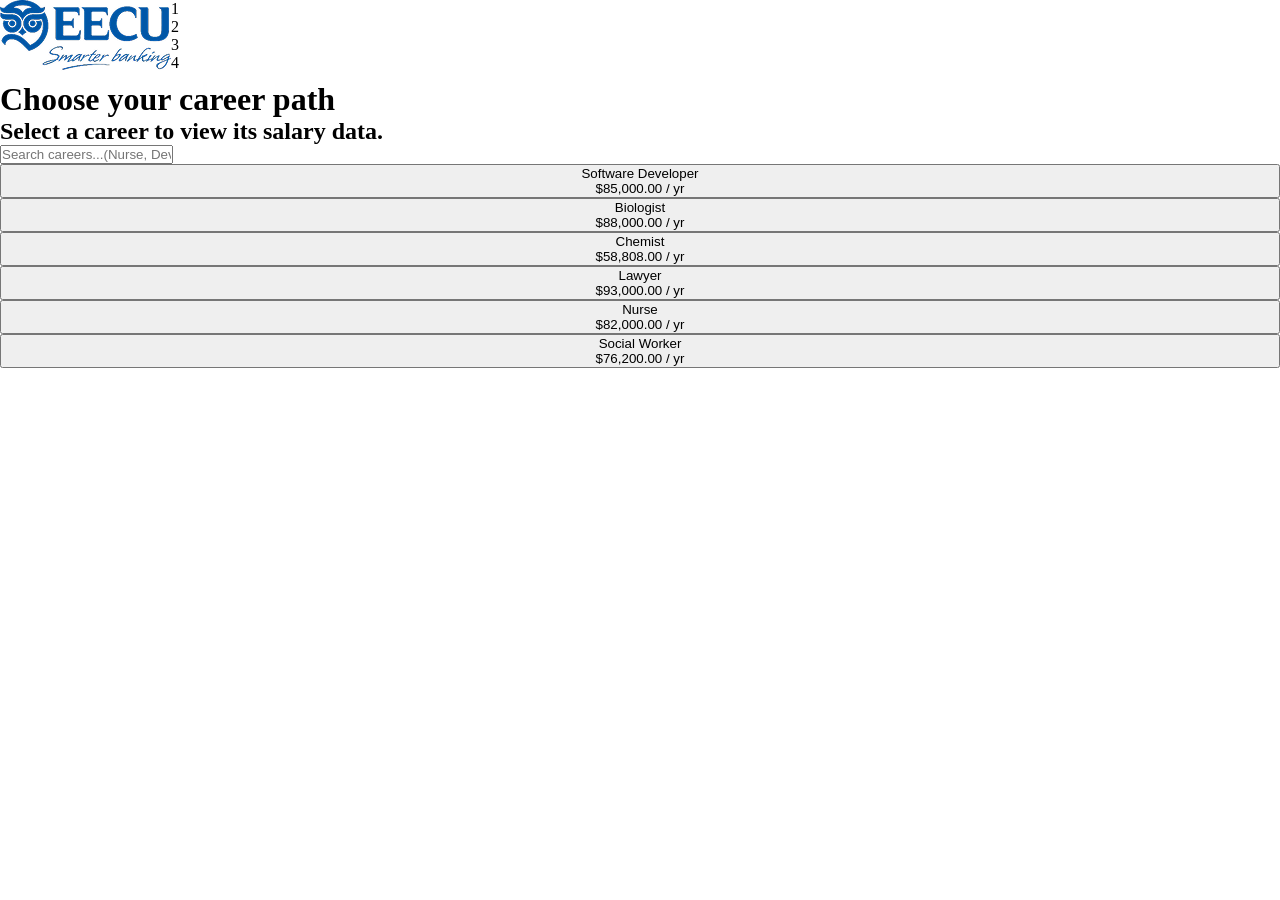
==== index.html @ ac004317 "Merge branch 'pr/1'" ====
<!DOCTYPE html>
<html lang="en">
<head>
    <meta charset="UTF-8">
    <meta name="viewport" content="width=device-width, initial-scale=1.0">
    <link rel="stylesheet" href="style.css">
    <title>EECU Budget Calculator</title>
</head>
<body>
    <header>
        <nav id="nav-bar">
            
            <ul id="nav-bar-ul">
                <div id="Logo">
                    <img src="Logo.png.png">
                </div>
                <li class="nav-bar-li">
                    <div class="progress">1</div>
                    <div class="progress">2</div>
                    <div class="progress">3</div>
                    <div class="progress">4</div>

                </li>
            </ul>
        </nav>
    </header>

    <main>
        <h1>Choose your career path</h1>
        <h2>Select a career to view its salary data.</h2>
        <form id="search-bar">
            <input id="search-careers" type="text" placeholder="Search careers...(Nurse, Developer, Teacher)">
        </form>
        <section id="career-selection">
            <button class="career">
                <p> Software Developer <br> $85,000.00 / yr</p>
            </button>
            <button class="career">
                <p> Biologist <br> $88,000.00 / yr <br></p> 
            </button>

            <button class="career">
                <p> Chemist <br> $58,808.00 / yr</p>
            </button>

            <button class="career">
                <p> Lawyer  <br> $93,000.00 / yr</p>
            </button>
            <button class="career">
                <p> Nurse <br> $82,000.00 / yr </p>
            </button>
            <button class="career">
                <p> Social Worker <br> $76,200.00 / yr </p>
            </button>
        </section>
    </main>
</body>
</html>
---- style.css ----
* {
    padding: 0;
    margin: 0;
    box-sizing: border-box;
}

/*Nav-Bar-Css*/
.nav-bar-ul {
    list-style: none;
}

#career-selection {
    display: grid;
    grid-template-columns: 3, 1fr;
}

.class {
    border-radius: 50%;
}

#nav-bar-ul {
    display: flex;
    flex-direction: row;
    list-style: none;
}

#nav-bar-li {
    list-style: none;
    display: flex;
    flex-direction: row;
}


#nav-bar {
    display: flex;
    flex-direction: row;
}
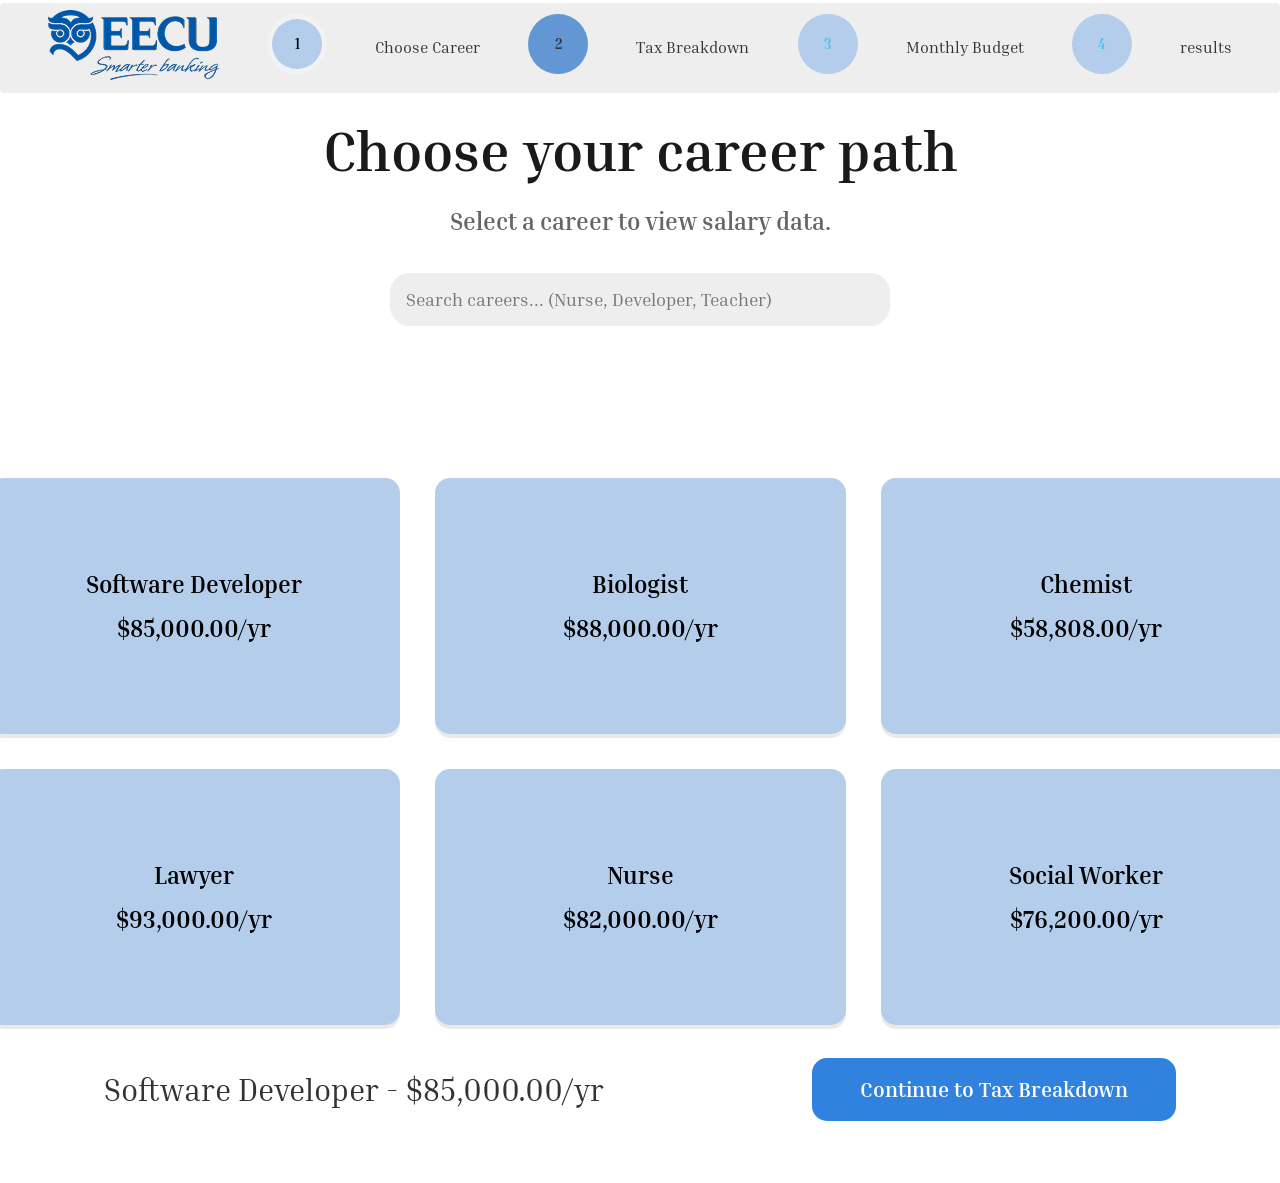
==== commit aeb49fbb: "HTML Work" ====
--- a/index.html
+++ b/index.html
@@ -3,56 +3,66 @@
 <head>
     <meta charset="UTF-8">
     <meta name="viewport" content="width=device-width, initial-scale=1.0">
+    <link href="https://fonts.googleapis.com/css2?family=Inria+Serif:wght@400;600&display=swap" rel="stylesheet">
     <link rel="stylesheet" href="style.css">
+    <script src="app.js" defer></script>
     <title>EECU Budget Calculator</title>
 </head>
 <body>
-    <header>
-        <nav id="nav-bar">
-            
-            <ul id="nav-bar-ul">
-                <div id="Logo">
-                    <img src="Logo.png.png">
-                </div>
-                <li class="nav-bar-li">
-                    <div class="progress">1</div>
-                    <div class="progress">2</div>
-                    <div class="progress">3</div>
-                    <div class="progress">4</div>
+    <nav id="nav-bar">
+        <img src="Logo.png.png" alt="EECU Logo">
+    <div id="progress-1"> 
+                <a href="index.html" class="page1">1</a><p></p>
+                
+    </div>
+    <p>Choose Career</p>
+    <div id="progress-2">
+                <a href="tax.html" class="page2">2</a><p></p>
+    </div>
+    <p>Tax Breakdown</p>
+    <div id="progress-3">
+                <a href="budget.html" class="page3">3</a><p></p>
+    </div>
+    <p>Monthly Budget</p>
+    <div id="progress-4">
+                <a href="results.html" class="page4">4</a><p></p>
+    </div>
+    <p>results</p>
 
-                </li>
-            </ul>
-        </nav>
-    </header>
+</nav> 
 
     <main>
         <h1>Choose your career path</h1>
-        <h2>Select a career to view its salary data.</h2>
+        <h2>Select a career to view salary data.</h2>
         <form id="search-bar">
-            <input id="search-careers" type="text" placeholder="Search careers...(Nurse, Developer, Teacher)">
+            <input id="search-careers" type="text" placeholder="Search careers... (Nurse, Developer, Teacher)">
         </form>
         <section id="career-selection">
             <button class="career">
-                <p> Software Developer <br> $85,000.00 / yr</p>
+                <p>Software Developer</p><br><p>$85,000.00/yr</p>
             </button>
             <button class="career">
-                <p> Biologist <br> $88,000.00 / yr <br></p> 
-            </button>
-
-            <button class="career">
-                <p> Chemist <br> $58,808.00 / yr</p>
-            </button>
-
-            <button class="career">
-                <p> Lawyer  <br> $93,000.00 / yr</p>
+                <p>Biologist</p><br><p>$88,000.00/yr</p>
             </button>
             <button class="career">
-                <p> Nurse <br> $82,000.00 / yr </p>
+                <p>Chemist</p><br><p>$58,808.00/yr</p>
             </button>
             <button class="career">
-                <p> Social Worker <br> $76,200.00 / yr </p>
+                <p>Lawyer</p><br><p>$93,000.00/yr</p>
+            </button>
+            <button class="career">
+                <p>Nurse</p><br><p>$82,000.00/yr</p>
+            </button>
+            <button class="career">
+                <p>Social Worker</p><br><p>$76,200.00/yr</p>
             </button>
         </section>
+        <div class="bottom">
+            <div class="selected-career">
+            <p>Software Developer - $85,000.00/yr</p>
+            </div>
+            <button class="Continue">Continue to Tax Breakdown</button>
+        </div>
     </main>
 </body>
-</html>+</html>
--- a/style.css
+++ b/style.css
@@ -2,36 +2,380 @@
     padding: 0;
     margin: 0;
     box-sizing: border-box;
-}
-
-/*Nav-Bar-Css*/
-.nav-bar-ul {
-    list-style: none;
-}
+    font-family: 'Inria Serif', serif;
+  }
+
+  :root{
+    --primary:#b3cdeb;
+    --selected:#6297d4;
+    --next:#3182df;
+    --shortfall:#b33636;
+    --surplus:#0b8500;
+    --nav:#eeeeee;
+    --budget:#1a2f5a;
+    --background:#ffffff;
+    --current-page: #6297D4;
+  }
+  body {
+    background: var(--background); 
+    color: #333;
+    line-height: 1.6;
+  }
+  
+  #Logo img {
+    height: 50px;
+    margin-right: 2rem;
+  }
+ 
+  nav{
+    content: '';
+    display:flex;
+    flex-direction:row;
+    justify-content:space-evenly;
+    align-items:center;
+    position: absolute;
+    width:100%;
+    margin:0;
+    padding:0;
+    height:10vh; 
+    background: var(--nav);
+    border-radius: 4px;
+    transform: translateY(-50%);
+    z-index: 1;
+  }
+  
+  
+ nav>div {
+    width: 60px;
+    height: 60px;
+    background: rgba(255,255,255,0.2);
+    border: 4px var(--current-page);
+    border-radius: 50%;
+    display: flex;
+    align-items: center;
+    justify-content: center;
+    margin-bottom: 0.5rem;
+    font-weight: bold;
+    font-size: 18px;
+    transition: all 0.3s;
+  }
+  
+nav>div >a {
+    margin: 0;
+    color: rgb(77, 187, 238);
+    font-size: 14px;
+    text-align: center;
+  }
+  
+
+  .nav-bar-li.active .progress {
+    background: rgb(60, 69, 166);
+    color: #007bff;
+  }
+  
+  
+  main {
+    display:flex;
+    flex-direction:column;
+    max-width: 1200px;
+    margin: 3rem auto;
+    padding-top: 10vh;
+    padding: 0 2rem;
+    text-align: center;
+    justify-content:center;
+    align-items:center;
+  }
+
+  .page1 {
+    text-decoration: none;
+  }
+
+  .page2 {
+    text-decoration: none;
+    color: var(--black);
+    
+  }
+
+  .page3 {
+    text-decoration: none;
+  }
+
+  .page4 {
+    text-decoration: none;
+  }
+
+  h1 {
+    margin-top:5%;
+    font-size: 3.5rem; 
+    font-weight: 600;
+    margin-bottom: 0.5rem;
+    color: #1a1a1a;
+  }
+  
+  h2 {
+    font-size: 1.5rem;
+    margin-bottom: 2rem;
+    color: #666;
+  }
+  
+
+  #search-bar {
+    margin-bottom: 2rem;
+  }
+  
+  #search-careers {
+    background-color: var(--nav);
+    width: 88vw;
+    max-width: 500px;
+    padding: 1rem;
+    font-size: 1.1rem;
+    border: none;
+    border-radius: 20px;
+    outline: none;
+  }
+  
+  #search-careers:focus {
+    border-color: #007bff;
+    box-shadow: 0 0 0 3px rgba(0,123,255,0.1);
+  }
+
+  
+  .career:hover {
+    transform: translateY(-5px);
+    box-shadow: var(--selected);
+  }
+  
+  .career p {
+    margin: 0;
+  }
+  
+
+  .Continue {
+    background-color: var(--next);
+    color: white;
+    text-decoration: none;
+    border: none;
+    padding: 1.2rem 3rem;
+    font-size: 1.3rem;
+    font-weight: 600;
+    border-radius: 15px;
+    cursor: pointer;
+    transition: all 0.3s;
+  }
+
+  .Continue:hover {
+    background-color: rgb(34, 75, 189);
+  }
+
+  .return{
+    text-decoration: none;
+    color: black;
+  }
 
 #career-selection {
     display: grid;
-    grid-template-columns: 3, 1fr;
-}
-
-.class {
-    border-radius: 50%;
-}
-
-#nav-bar-ul {
-    display: flex;
-    flex-direction: row;
-    list-style: none;
-}
-
-#nav-bar-li {
-    list-style: none;
-    display: flex;
-    flex-direction: row;
-}
-
-
-#nav-bar {
-    display: flex;
-    flex-direction: row;
-}+    grid-template-columns: 1fr 1fr 1fr;
+    padding: 20px;
+    gap: 35px;
+    place-items: center;
+    margin-top: 100px;
+}
+.career {
+width: 411px;
+height: 256px;
+border:none;
+border-radius: 15px;
+background-color: var(--primary);
+box-shadow: 0 4px  rgb(234, 234, 234) ;
+}
+.career p {
+    color: black;
+    font-size: 24px;
+    font-weight:bold;
+}
+.career> p:nth-child(2) {
+    color: black;
+    font-size: 14px;
+}
+
+button:hover {
+background-color: #6297D4;
+}
+.bottom{
+  display:flex;
+  width:100vw;
+  justify-content:space-around;
+  align-items:center;
+  height:10vh;
+}
+.selected-career{
+  font-size:31px;
+}
+#tax-breakdown{
+  display:flex;
+  flex-direction:column;
+  justify-content:center;
+  align-items:center;
+  gap:25px;
+  background-color:#B3CDEB;
+  width: 700px;
+  text-align: left;
+  margin: 300px;
+  margin-bottom:30px;
+  margin-left: 400px;
+  border-radius: 20px;
+  height: 450px;
+}
+
+#federal {
+  display:flex;
+  flex-direction:column;
+  justify-content:center;
+  align-items:center;
+  gap:25px;
+  background-color:#B3CDEB;
+  width: 700px;
+  text-align: left;
+  margin: 300px;
+  margin-bottom:30px;
+  margin-left: 400px;
+  border-radius: 20px;
+  height: 450px;
+}
+
+
+#container {
+  display: flex;
+  overflow-x: hidden;
+}
+
+.red-text {
+  display:flex;
+  color: #C90000;
+  padding-left: 450px;
+  margin-left: 0;
+  
+}
+
+h3 {
+font-size: 32px;
+}
+
+#annuals {
+  display: flex;
+  flex-direction: column;
+  gap: 15px;
+  align-items: center;
+}
+
+.white-text {
+  color: white;
+  font-size: 24px;
+}
+
+#tax-calc {
+  background-color: var(--current-page);
+  border-radius: 20px;
+  height: 30vh;
+}
+
+.calc-header {
+  display: flex;
+  justify-content: space-around;
+}
+
+.money-number {
+display: flex;
+justify-content: space-around;
+}
+
+.explanations {
+  display:  flex;
+  justify-content: space-around;
+}
+
+.page1 {
+  display: flex;
+  align-items: center;
+  justify-content: center;
+  text-decoration: none;
+  background-color: var(--primary);
+  height: 50px;
+  width: 50px;
+  border-radius: 40px;
+  color: black;
+  transition: ease 0.3s;
+}
+
+.page1:hover {
+background-color: var(--current-page)
+}
+#tax-rules {
+  display: flex;
+  flex-direction: column;
+  justify-content: space-between;
+  gap: 4rem;
+}
+
+.tax-num {
+  padding-bottom: 1;
+}
+
+#tax-calc {
+display: flex;
+flex-direction: column;
+}
+.calc-header {
+  display: flex;
+
+}
+
+.money-number {
+  display: flex;
+  justify-content: space-between;
+}
+
+.explanations {
+  display: flex;
+  justify-content: flex-start;
+  color: white;
+}
+
+.monthly-budget-header {
+  color: white;
+}
+
+#gross {
+  color: white;
+
+}
+
+#taxes {
+  color: red;
+}
+
+#net {
+color: white;
+}
+
+#take-home {
+  color: green;;
+}
+
+#progress-2 {
+  background-color: var(--current-page);
+}
+
+#progress-3 {
+background-color: var(--primary);
+}
+
+#progress-4 {
+  background-color: var(--primary);
+}
+
+#monthly-budget {
+  display: flex;
+
+}
+
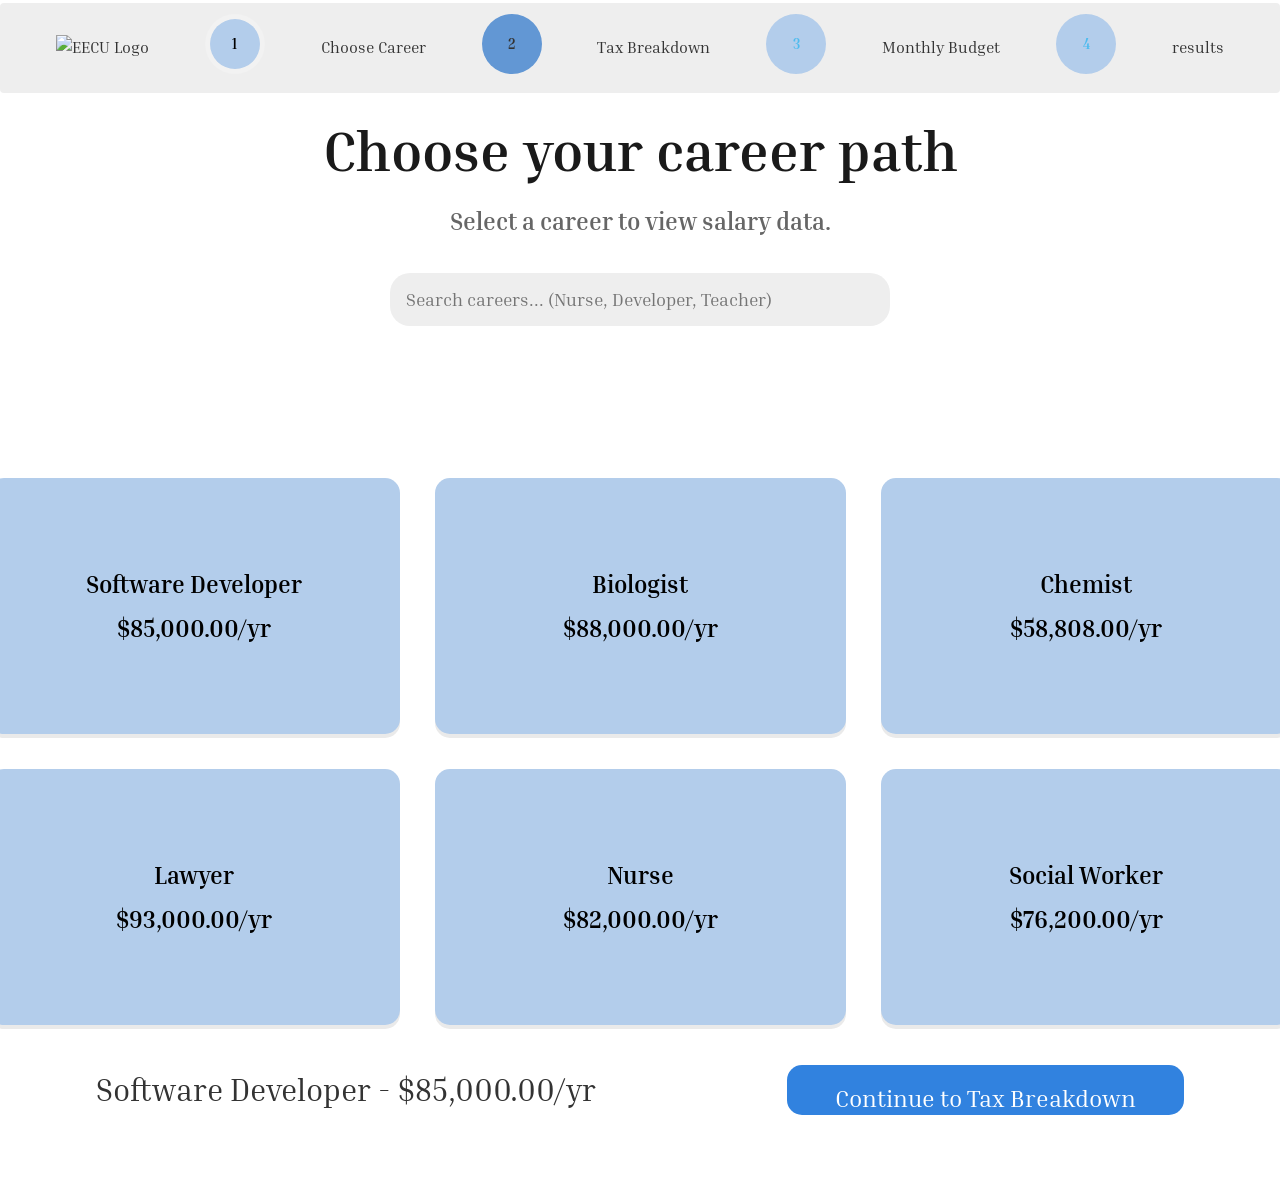
==== commit 7237117c: "CSS styling. focused on the organization, and layout of the page, tax.html." ====
--- a/index.html
+++ b/index.html
@@ -10,7 +10,7 @@
 </head>
 <body>
     <nav id="nav-bar">
-        <img src="Logo.png.png" alt="EECU Logo">
+        <img src="images/Logo.png.png" alt="EECU Logo">
     <div id="progress-1"> 
                 <a href="index.html" class="page1">1</a><p></p>
                 
--- a/style.css
+++ b/style.css
@@ -27,12 +27,13 @@
     margin-right: 2rem;
   }
  
+
   nav{
     content: '';
-    display:flex;
-    flex-direction:row;
-    justify-content:space-evenly;
-    align-items:center;
+    display: flex;
+    flex-direction: row;
+    justify-content: space-evenly;
+    align-items: center;
     position: absolute;
     width:100%;
     margin:0;
@@ -156,11 +157,12 @@
     text-decoration: none;
     border: none;
     padding: 1.2rem 3rem;
-    font-size: 1.3rem;
-    font-weight: 600;
+    font-size: 1.5rem;
+    font-weight: 400;
     border-radius: 15px;
     cursor: pointer;
     transition: all 0.3s;
+    height: 50px;
   }
 
   .Continue:hover {
@@ -170,6 +172,7 @@
   .return{
     text-decoration: none;
     color: black;
+    font-size: 1.5rem;
   }
 
 #career-selection {
@@ -188,19 +191,22 @@
 background-color: var(--primary);
 box-shadow: 0 4px  rgb(234, 234, 234) ;
 }
+
 .career p {
     color: black;
     font-size: 24px;
     font-weight:bold;
 }
+
 .career> p:nth-child(2) {
-    color: black;
-    font-size: 14px;
+  color: black;
+  font-size: 14px;
 }
 
 button:hover {
 background-color: #6297D4;
 }
+
 .bottom{
   display:flex;
   width:100vw;
@@ -208,15 +214,17 @@
   align-items:center;
   height:10vh;
 }
+
 .selected-career{
   font-size:31px;
 }
+
 #tax-breakdown{
   display:flex;
   flex-direction:column;
   justify-content:center;
   align-items:center;
-  gap:25px;
+  gap:5px;
   background-color:#B3CDEB;
   width: 700px;
   text-align: left;
@@ -232,21 +240,21 @@
   flex-direction:column;
   justify-content:center;
   align-items:center;
-  gap:25px;
+  gap: 5px;
   background-color:#B3CDEB;
-  width: 700px;
+  width: 600px;
   text-align: left;
   margin: 300px;
   margin-bottom:30px;
-  margin-left: 400px;
+  margin-left: 00px;
   border-radius: 20px;
   height: 450px;
 }
 
-
 #container {
   display: flex;
   overflow-x: hidden;
+  gap: 20px;
 }
 
 .red-text {
@@ -254,7 +262,6 @@
   color: #C90000;
   padding-left: 450px;
   margin-left: 0;
-  
 }
 
 h3 {
@@ -277,6 +284,7 @@
   background-color: var(--current-page);
   border-radius: 20px;
   height: 30vh;
+  flex-wrap: nowrap;
 }
 
 .calc-header {
@@ -291,7 +299,9 @@
 
 .explanations {
   display:  flex;
-  justify-content: space-around;
+  justify-content: space-between;
+  font-size: 20px;
+  font-weight: 200; 
 }
 
 .page1 {
@@ -310,11 +320,18 @@
 .page1:hover {
 background-color: var(--current-page)
 }
+
 #tax-rules {
   display: flex;
   flex-direction: column;
   justify-content: space-between;
   gap: 4rem;
+  align-items: flex-start;
+}
+
+#list {
+  font-weight: 700px;
+  font-size: 26px;
 }
 
 .tax-num {
@@ -359,7 +376,7 @@
 }
 
 #take-home {
-  color: green;;
+  color: green;
 }
 
 #progress-2 {
@@ -376,6 +393,10 @@
 
 #monthly-budget {
   display: flex;
-
-}
-
+  flex-direction: column;
+  justify-content: space-between;
+  gap: 4rem;
+}
+
+
+
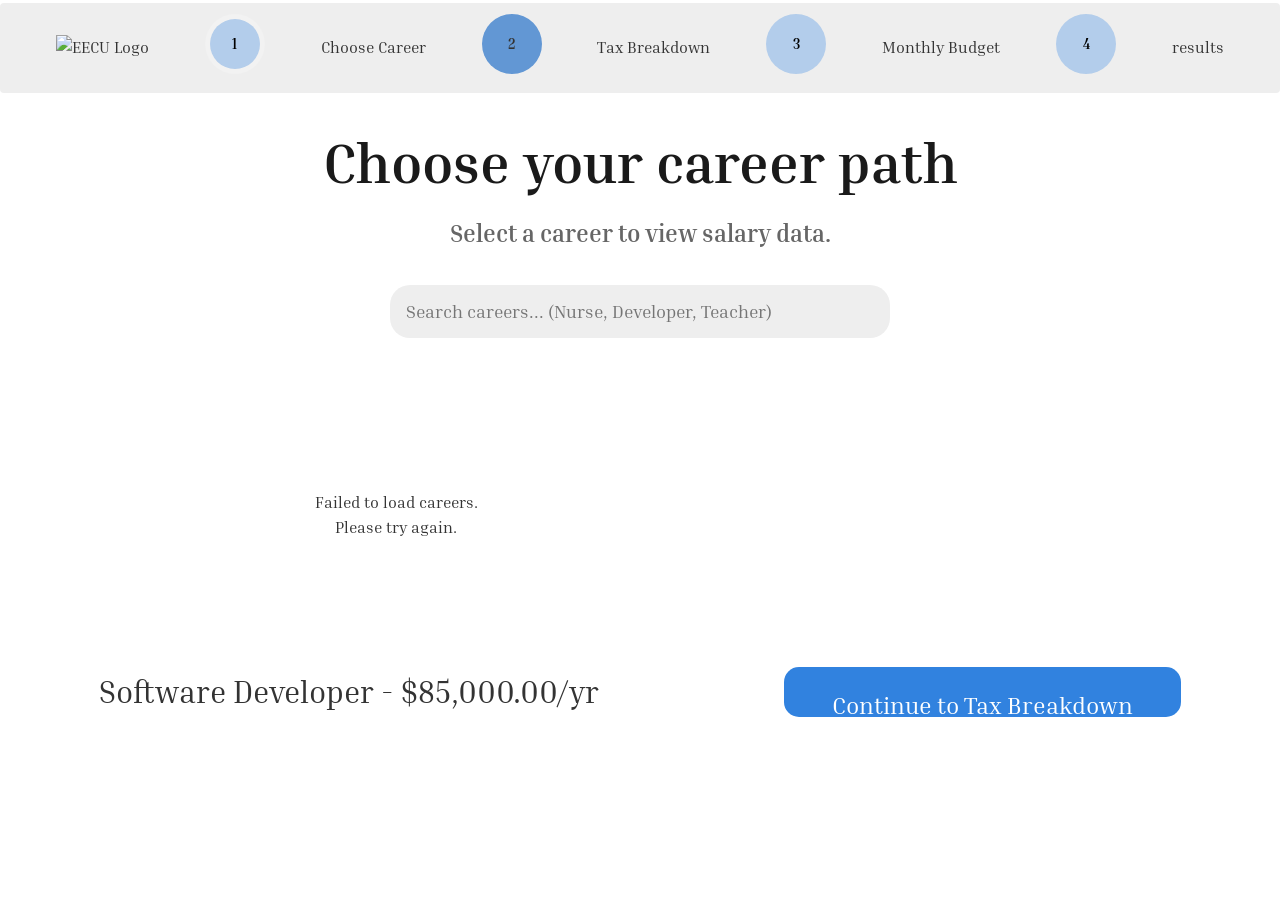
==== commit d95cd973: "Merge pull request #12 from Lorteddy12/main JavaScript" ====
--- a/index.html
+++ b/index.html
@@ -1,5 +1,6 @@
 <!DOCTYPE html>
 <html lang="en">
+
 <head>
     <meta charset="UTF-8">
     <meta name="viewport" content="width=device-width, initial-scale=1.0">
@@ -8,28 +9,33 @@
     <script src="app.js" defer></script>
     <title>EECU Budget Calculator</title>
 </head>
+
 <body>
-    <nav id="nav-bar">
+    <nav class="nav-bar">
         <img src="images/Logo.png.png" alt="EECU Logo">
-    <div id="progress-1"> 
-                <a href="index.html" class="page1">1</a><p></p>
-                
-    </div>
-    <p>Choose Career</p>
-    <div id="progress-2">
-                <a href="tax.html" class="page2">2</a><p></p>
-    </div>
-    <p>Tax Breakdown</p>
-    <div id="progress-3">
-                <a href="budget.html" class="page3">3</a><p></p>
-    </div>
-    <p>Monthly Budget</p>
-    <div id="progress-4">
-                <a href="results.html" class="page4">4</a><p></p>
-    </div>
-    <p>results</p>
+        <div id="progress-1">
+            <a href="index.html" class="page1">1</a>
+            <p></p>
 
-</nav> 
+        </div>
+        <p>Choose Career</p>
+        <div id="progress-2">
+            <a href="tax.html" class="page2">2</a>
+            <p></p>
+        </div>
+        <p>Tax Breakdown</p>
+        <div id="progress-3">
+            <a href="budget.html" class="page3">3</a>
+            <p></p>
+        </div>
+        <p>Monthly Budget</p>
+        <div id="progress-4">
+            <a href="results.html" class="page4">4</a>
+            <p></p>
+        </div>
+        <p>results</p>
+
+    </nav>
 
     <main>
         <h1>Choose your career path</h1>
@@ -39,30 +45,37 @@
         </form>
         <section id="career-selection">
             <button class="career">
-                <p>Software Developer</p><br><p>$85,000.00/yr</p>
+                <p>Software Developer</p><br>
+                <p>$85,000.00/yr</p>
             </button>
             <button class="career">
-                <p>Biologist</p><br><p>$88,000.00/yr</p>
+                <p>Biologist</p><br>
+                <p>$88,000.00/yr</p>
             </button>
             <button class="career">
-                <p>Chemist</p><br><p>$58,808.00/yr</p>
+                <p>Chemist</p><br>
+                <p>$58,808.00/yr</p>
             </button>
             <button class="career">
-                <p>Lawyer</p><br><p>$93,000.00/yr</p>
+                <p>Lawyer</p><br>
+                <p>$93,000.00/yr</p>
             </button>
             <button class="career">
-                <p>Nurse</p><br><p>$82,000.00/yr</p>
+                <p>Nurse</p><br>
+                <p>$82,000.00/yr</p>
             </button>
             <button class="career">
-                <p>Social Worker</p><br><p>$76,200.00/yr</p>
+                <p>Social Worker</p><br>
+                <p>$76,200.00/yr</p>
             </button>
         </section>
         <div class="bottom">
             <div class="selected-career">
-            <p>Software Developer - $85,000.00/yr</p>
+                <p>Software Developer - $85,000.00/yr</p>
             </div>
-            <button class="Continue">Continue to Tax Breakdown</button>
+            <a href="tax.html" class="Continue">Continue to Tax Breakdown</a>
         </div>
     </main>
 </body>
-</html>
+
+</html>
--- a/style.css
+++ b/style.css
@@ -1,3 +1,8 @@
+
+/* BEWARE THERE ARE MULTPLES IN THIS CSS FILE. I Dev-D fixed some of the issues, however I don't know if there are more*/
+
+
+
 * {
     padding: 0;
     margin: 0;
@@ -15,11 +20,13 @@
     --budget:#1a2f5a;
     --background:#ffffff;
     --current-page: #6297D4;
+    --budget-input: #B3CDEB;
   }
   body {
     background: var(--background); 
     color: #333;
     line-height: 1.6;
+    overflow-x: hidden;
   }
   
   #Logo img {
@@ -27,17 +34,23 @@
     margin-right: 2rem;
   }
  
-
+  #career-selection {
+    display: grid;
+    grid-template-columns: repeat(3, 1fr);
+    grid-template-rows: repeat(2, 1fr);
+    max-height: 600px;
+    overflow: hidden;
+  }
   nav{
     content: '';
     display: flex;
     flex-direction: row;
     justify-content: space-evenly;
     align-items: center;
-    position: absolute;
+    position: fixed;
     width:100%;
     margin:0;
-    padding:0;
+    padding: 0;
     height:10vh; 
     background: var(--nav);
     border-radius: 4px;
@@ -78,10 +91,10 @@
   main {
     display:flex;
     flex-direction:column;
-    max-width: 1200px;
+    max-width: 800px;
     margin: 3rem auto;
     padding-top: 10vh;
-    padding: 0 2rem;
+    padding: 2rem;
     text-align: center;
     justify-content:center;
     align-items:center;
@@ -99,10 +112,12 @@
 
   .page3 {
     text-decoration: none;
+    color: black;
   }
 
   .page4 {
     text-decoration: none;
+    color: black;
   }
 
   h1 {
@@ -183,6 +198,8 @@
     place-items: center;
     margin-top: 100px;
 }
+
+
 .career {
 width: 411px;
 height: 256px;
@@ -209,7 +226,7 @@
 
 .bottom{
   display:flex;
-  width:100vw;
+  width:99vw;
   justify-content:space-around;
   align-items:center;
   height:10vh;
@@ -248,13 +265,15 @@
   margin-bottom:30px;
   margin-left: 00px;
   border-radius: 20px;
-  height: 450px;
-}
+  
+  height: 50vh;
+}
+
 
 #container {
   display: flex;
+
   overflow-x: hidden;
-  gap: 20px;
 }
 
 .red-text {
@@ -281,10 +300,11 @@
 }
 
 #tax-calc {
+  justify-content: space-around;
   background-color: var(--current-page);
   border-radius: 20px;
-  height: 30vh;
-  flex-wrap: nowrap;
+  height: 15vh;
+  width: 70vw;
 }
 
 .calc-header {
@@ -294,15 +314,10 @@
 
 .money-number {
 display: flex;
-justify-content: space-around;
-}
-
-.explanations {
-  display:  flex;
-  justify-content: space-between;
-  font-size: 20px;
-  font-weight: 200; 
-}
+justify-content: space-between;
+}
+
+
 
 .page1 {
   display: flex;
@@ -349,7 +364,7 @@
 
 .money-number {
   display: flex;
-  justify-content: space-between;
+  justify-content: space-around;
 }
 
 .explanations {
@@ -393,10 +408,38 @@
 
 #monthly-budget {
   display: flex;
+  flex-direction: row;
+  justify-content: space-evenly;
+
+}
+
+.budget-input {
+  
+  background-color: var(--budget-input);
+  border: var(--budget-input);
+  border-radius: 15px;
+  width: 22vw;
+  height: 6vh;
+  
+}
+
+.budget-input::placeholder {
+  font-family: "Inria Serif", serif;
+  font-weight: 700;
+  font-size: 2rem;
+  text-align: left;
+  padding: 1;
+  color: black;
+}
+
+#payment-2 {
+  display: flex;
   flex-direction: column;
-  justify-content: space-between;
-  gap: 4rem;
-}
-
-
-
+  justify-content: flex-start;
+}
+
+#summary {
+  display: flex;
+  flex-direction: column;
+
+}
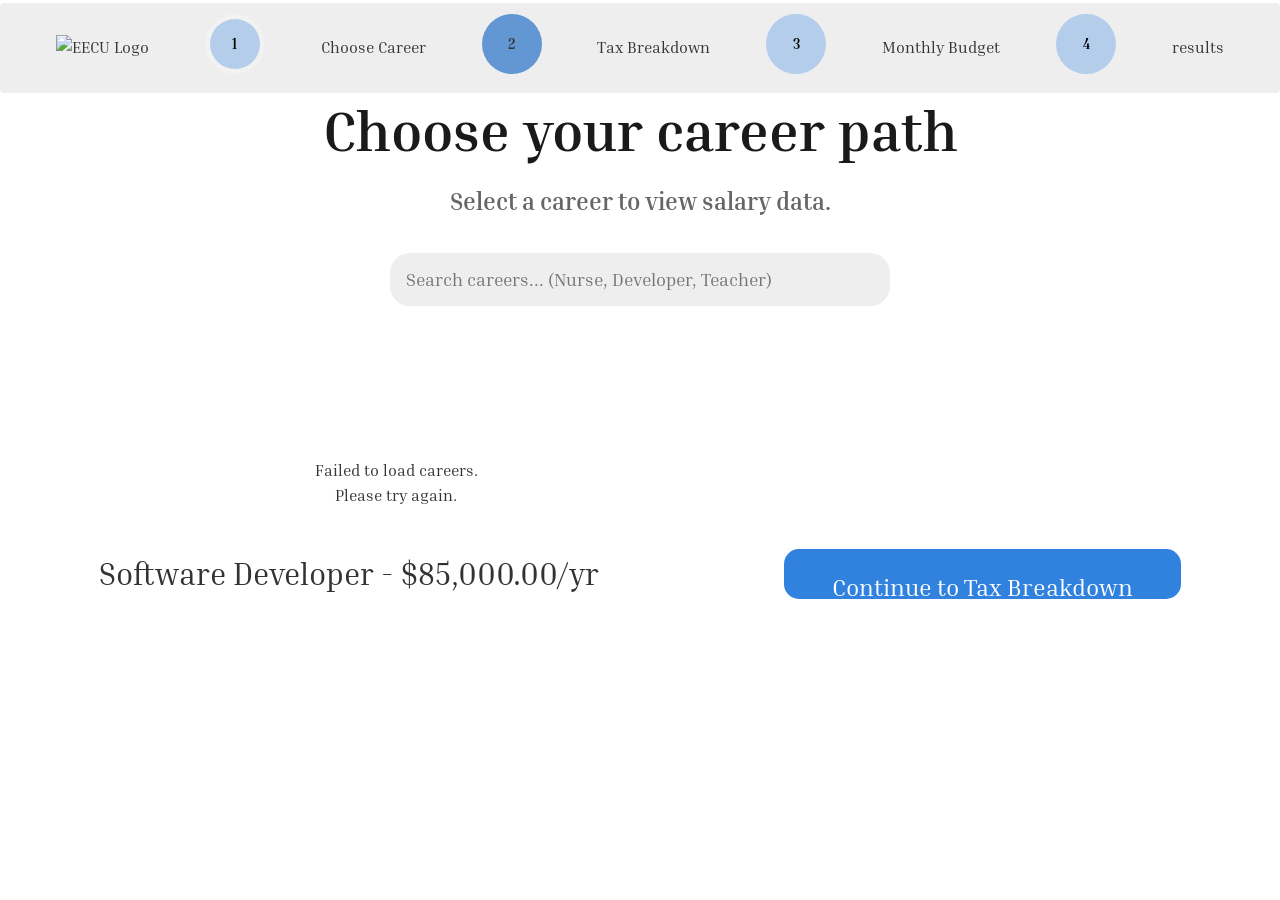
==== commit d31dd563: "meida queries. I finished the text, and positioning of some of your content for the media queries.  " ====
--- a/index.html
+++ b/index.html
@@ -1,6 +1,5 @@
 <!DOCTYPE html>
 <html lang="en">
-
 <head>
     <meta charset="UTF-8">
     <meta name="viewport" content="width=device-width, initial-scale=1.0">
@@ -9,73 +8,62 @@
     <script src="app.js" defer></script>
     <title>EECU Budget Calculator</title>
 </head>
-
 <body>
     <nav class="nav-bar">
         <img src="images/Logo.png.png" alt="EECU Logo">
-        <div id="progress-1">
-            <a href="index.html" class="page1">1</a>
-            <p></p>
+    <div id="progress-1"> 
+                <a href="index.html" class="page1">1</a><p></p>
+                
+    </div>
+    <p>Choose Career</p>
+    <div id="progress-2">
+                <a href="tax.html" class="page2">2</a><p></p>
+    </div>
+    <p>Tax Breakdown</p>
+    <div id="progress-3">
+                <a href="budget.html" class="page3">3</a><p></p>
+    </div>
+    <p>Monthly Budget</p>
+    <div id="progress-4">
+                <a href="results.html" class="page4">4</a><p></p>
+    </div>
+    <p>results</p>
 
-        </div>
-        <p>Choose Career</p>
-        <div id="progress-2">
-            <a href="tax.html" class="page2">2</a>
-            <p></p>
-        </div>
-        <p>Tax Breakdown</p>
-        <div id="progress-3">
-            <a href="budget.html" class="page3">3</a>
-            <p></p>
-        </div>
-        <p>Monthly Budget</p>
-        <div id="progress-4">
-            <a href="results.html" class="page4">4</a>
-            <p></p>
-        </div>
-        <p>results</p>
-
-    </nav>
+</nav> 
 
     <main>
-        <h1>Choose your career path</h1>
+        <h1 class="desk">Choose your career path</h1>
+        <h1 class="mobileOnly">Pick Your Career.</h1>
         <h2>Select a career to view salary data.</h2>
         <form id="search-bar">
             <input id="search-careers" type="text" placeholder="Search careers... (Nurse, Developer, Teacher)">
         </form>
         <section id="career-selection">
             <button class="career">
-                <p>Software Developer</p><br>
-                <p>$85,000.00/yr</p>
+                <p>Software Developer</p><br><p>$85,000.00/yr</p>
             </button>
             <button class="career">
-                <p>Biologist</p><br>
-                <p>$88,000.00/yr</p>
+                <p>Biologist</p><br><p>$88,000.00/yr</p>
             </button>
             <button class="career">
-                <p>Chemist</p><br>
-                <p>$58,808.00/yr</p>
+                <p>Chemist</p><br><p>$58,808.00/yr</p>
             </button>
             <button class="career">
-                <p>Lawyer</p><br>
-                <p>$93,000.00/yr</p>
+                <p>Lawyer</p><br><p>$93,000.00/yr</p>
             </button>
             <button class="career">
-                <p>Nurse</p><br>
-                <p>$82,000.00/yr</p>
+                <p>Nurse</p><br><p>$82,000.00/yr</p>
             </button>
             <button class="career">
-                <p>Social Worker</p><br>
-                <p>$76,200.00/yr</p>
+                <p>Social Worker</p><br><p>$76,200.00/yr</p>
             </button>
         </section>
         <div class="bottom">
             <div class="selected-career">
-                <p>Software Developer - $85,000.00/yr</p>
+            <p>Software Developer - $85,000.00/yr</p>
             </div>
-            <a href="tax.html" class="Continue">Continue to Tax Breakdown</a>
+            <a  href="tax.html"class="Continue">Continue to Tax Breakdown</a>
         </div>
     </main>
 </body>
-
-</html>+</html>
--- a/style.css
+++ b/style.css
@@ -8,6 +8,10 @@
     margin: 0;
     box-sizing: border-box;
     font-family: 'Inria Serif', serif;
+  }
+
+  .mobileOnly {
+    display: none;
   }
 
   :root{
@@ -34,23 +38,17 @@
     margin-right: 2rem;
   }
  
-  #career-selection {
-    display: grid;
-    grid-template-columns: repeat(3, 1fr);
-    grid-template-rows: repeat(2, 1fr);
-    max-height: 600px;
-    overflow: hidden;
-  }
+
   nav{
     content: '';
     display: flex;
     flex-direction: row;
     justify-content: space-evenly;
     align-items: center;
-    position: fixed;
+    position: absolute;
     width:100%;
     margin:0;
-    padding: 0;
+    padding:0;
     height:10vh; 
     background: var(--nav);
     border-radius: 4px;
@@ -94,7 +92,7 @@
     max-width: 800px;
     margin: 3rem auto;
     padding-top: 10vh;
-    padding: 2rem;
+    padding: 0 2rem;
     text-align: center;
     justify-content:center;
     align-items:center;
@@ -155,7 +153,6 @@
     box-shadow: 0 0 0 3px rgba(0,123,255,0.1);
   }
 
-  
   .career:hover {
     transform: translateY(-5px);
     box-shadow: var(--selected);
@@ -432,6 +429,10 @@
   color: black;
 }
 
+#payment-1 {
+
+}
+
 #payment-2 {
   display: flex;
   flex-direction: column;
@@ -443,3 +444,47 @@
   flex-direction: column;
 
 }
+
+
+
+/* Targets devices between 320px and 480px */
+@media (min-width: 380px) and (max-width: 440px) {
+  body {
+    background-color: #B3CDEB;
+  }
+  .nav-bar {
+    display: none;
+  }
+  .desk {
+    display: none;
+  }
+  .mobileOnly {
+    display: flex;
+    flex-direction: row;
+    margin-top:-30px;
+    font-size: 49px;
+    white-space: nowrap;
+  }
+  h2 {
+    font-size: 21px;
+    white-space:nowrap;
+  }
+  .budget-input {
+    background-color: #3182DF;
+    width: 378px;
+  }
+  #payment-1 {
+    display: flex;
+    flex-direction: column;
+    flex-wrap: nowrap;
+  }
+  p {
+    font-size: 20px;
+  }
+  #tax-breakdown {
+background-color:#fff;
+  }
+  .continue {
+    font-size: clamp(0.8rem, 2vw, 2rem)
+  }
+}
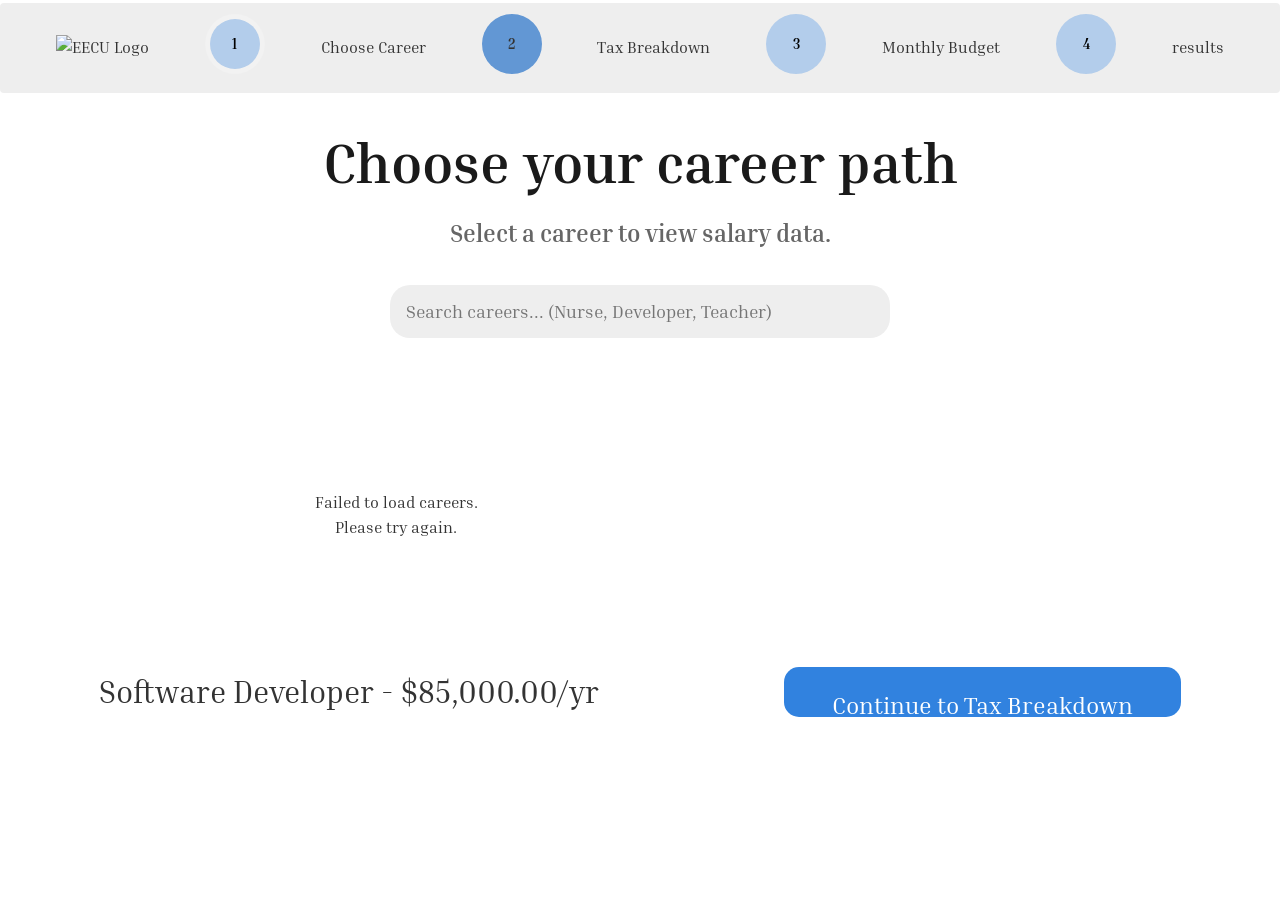
==== commit 404e1cb9: "Merge pull request #13 from Dafreeman794/main meida queries." ====
--- a/index.html
+++ b/index.html
@@ -1,5 +1,6 @@
 <!DOCTYPE html>
 <html lang="en">
+
 <head>
     <meta charset="UTF-8">
     <meta name="viewport" content="width=device-width, initial-scale=1.0">
@@ -8,28 +9,33 @@
     <script src="app.js" defer></script>
     <title>EECU Budget Calculator</title>
 </head>
+
 <body>
     <nav class="nav-bar">
         <img src="images/Logo.png.png" alt="EECU Logo">
-    <div id="progress-1"> 
-                <a href="index.html" class="page1">1</a><p></p>
-                
-    </div>
-    <p>Choose Career</p>
-    <div id="progress-2">
-                <a href="tax.html" class="page2">2</a><p></p>
-    </div>
-    <p>Tax Breakdown</p>
-    <div id="progress-3">
-                <a href="budget.html" class="page3">3</a><p></p>
-    </div>
-    <p>Monthly Budget</p>
-    <div id="progress-4">
-                <a href="results.html" class="page4">4</a><p></p>
-    </div>
-    <p>results</p>
+        <div id="progress-1">
+            <a href="index.html" class="page1">1</a>
+            <p></p>
 
-</nav> 
+        </div>
+        <p>Choose Career</p>
+        <div id="progress-2">
+            <a href="tax.html" class="page2">2</a>
+            <p></p>
+        </div>
+        <p>Tax Breakdown</p>
+        <div id="progress-3">
+            <a href="budget.html" class="page3">3</a>
+            <p></p>
+        </div>
+        <p>Monthly Budget</p>
+        <div id="progress-4">
+            <a href="results.html" class="page4">4</a>
+            <p></p>
+        </div>
+        <p>results</p>
+
+    </nav>
 
     <main>
         <h1 class="desk">Choose your career path</h1>
@@ -40,30 +46,37 @@
         </form>
         <section id="career-selection">
             <button class="career">
-                <p>Software Developer</p><br><p>$85,000.00/yr</p>
+                <p>Software Developer</p><br>
+                <p>$85,000.00/yr</p>
             </button>
             <button class="career">
-                <p>Biologist</p><br><p>$88,000.00/yr</p>
+                <p>Biologist</p><br>
+                <p>$88,000.00/yr</p>
             </button>
             <button class="career">
-                <p>Chemist</p><br><p>$58,808.00/yr</p>
+                <p>Chemist</p><br>
+                <p>$58,808.00/yr</p>
             </button>
             <button class="career">
-                <p>Lawyer</p><br><p>$93,000.00/yr</p>
+                <p>Lawyer</p><br>
+                <p>$93,000.00/yr</p>
             </button>
             <button class="career">
-                <p>Nurse</p><br><p>$82,000.00/yr</p>
+                <p>Nurse</p><br>
+                <p>$82,000.00/yr</p>
             </button>
             <button class="career">
-                <p>Social Worker</p><br><p>$76,200.00/yr</p>
+                <p>Social Worker</p><br>
+                <p>$76,200.00/yr</p>
             </button>
         </section>
         <div class="bottom">
             <div class="selected-career">
-            <p>Software Developer - $85,000.00/yr</p>
+                <p>Software Developer - $85,000.00/yr</p>
             </div>
-            <a  href="tax.html"class="Continue">Continue to Tax Breakdown</a>
+            <a href="tax.html" class="Continue">Continue to Tax Breakdown</a>
         </div>
     </main>
 </body>
-</html>
+
+</html>
--- a/style.css
+++ b/style.css
@@ -38,17 +38,23 @@
     margin-right: 2rem;
   }
  
-
+  #career-selection {
+    display: grid;
+    grid-template-columns: repeat(3, 1fr);
+    grid-template-rows: repeat(2, 1fr);
+    max-height: 600px;
+    overflow: hidden;
+  }
   nav{
     content: '';
     display: flex;
     flex-direction: row;
     justify-content: space-evenly;
     align-items: center;
-    position: absolute;
+    position: fixed;
     width:100%;
     margin:0;
-    padding:0;
+    padding: 0;
     height:10vh; 
     background: var(--nav);
     border-radius: 4px;
@@ -92,7 +98,7 @@
     max-width: 800px;
     margin: 3rem auto;
     padding-top: 10vh;
-    padding: 0 2rem;
+    padding: 2rem;
     text-align: center;
     justify-content:center;
     align-items:center;
@@ -429,10 +435,6 @@
   color: black;
 }
 
-#payment-1 {
-
-}
-
 #payment-2 {
   display: flex;
   flex-direction: column;
